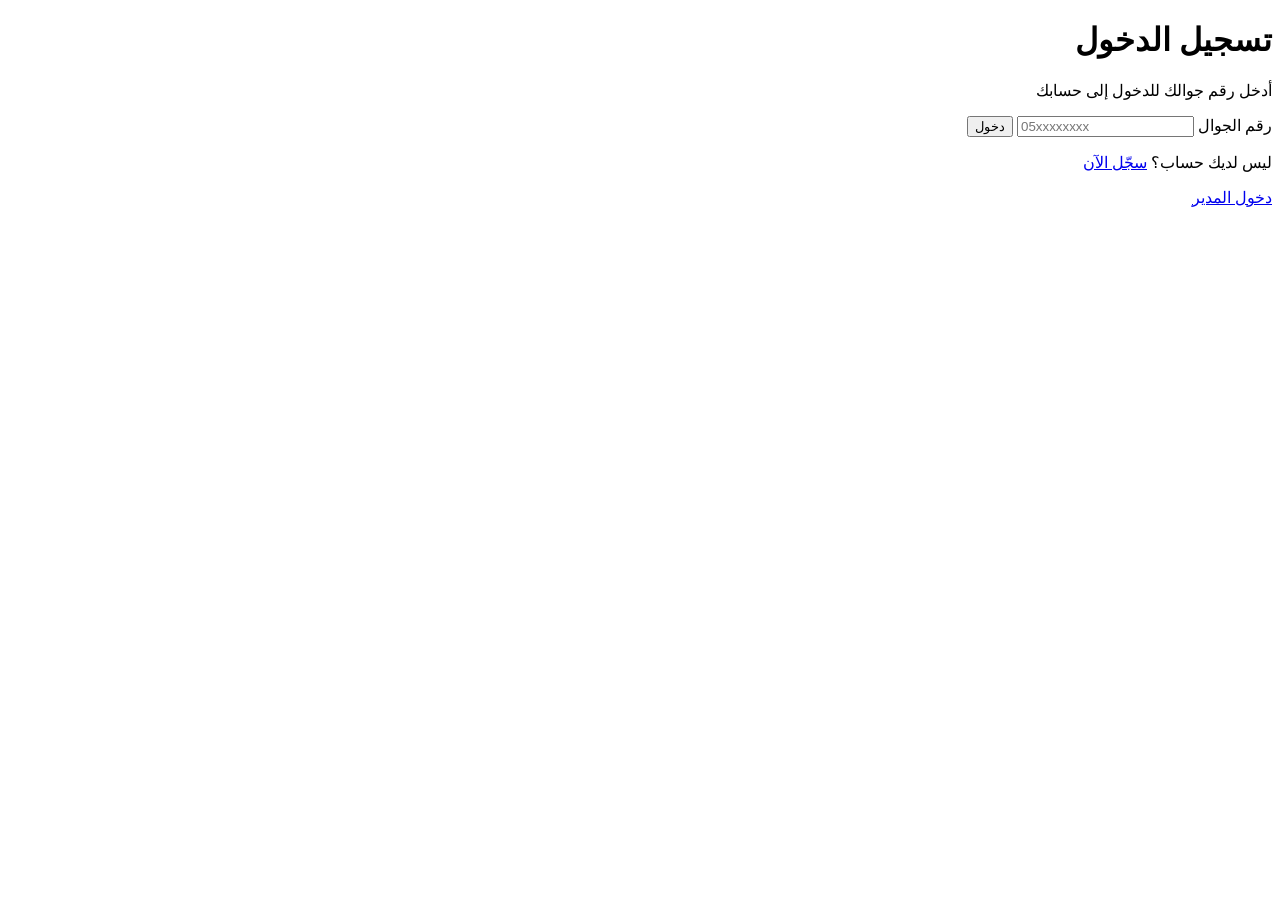
==== index.html @ 36d28577 "Add files via upload" ====
<!DOCTYPE html>
<html lang="ar" dir="rtl">
<head>
<meta charset="UTF-8">
<meta name="viewport" content="width=device-width, initial-scale=1.0">
<title>تسجيل الدخول</title>
<link rel="stylesheet" href="assets/style.css">
</head>
<body>

  <!-- نموذج تسجيل الدخول -->
  <div class="card" id="loginCard">
    <h1>تسجيل الدخول</h1>
    <p class="subtitle">أدخل رقم جوالك للدخول إلى حسابك</p>

    <form id="loginForm">
      <label for="phone">رقم الجوال</label>
      <input type="tel" id="phone" placeholder="05xxxxxxxx" required>

      <button type="submit" id="loginBtn">دخول</button>
    </form>

    <div class="message" id="loginMessage"></div>

    <p class="footer-link">ليس لديك حساب؟ <a href="register.html">سجّل الآن</a></p>
    <p class="footer-link"><a href="admin.html">دخول المدير</a></p>
  </div>

  <!-- بعد تسجيل الدخول -->
  <div class="card" id="welcomeCard" style="display:none;">
    <h1 id="welcomeTitle">مرحباً</h1>
    <p class="subtitle" id="welcomeSubtitle"></p>
    <button class="btn-secondary" id="logoutBtn">تسجيل الخروج</button>
  </div>

<script src="assets/config.js"></script>
<script>
const loginCard = document.getElementById('loginCard');
const welcomeCard = document.getElementById('welcomeCard');
const loginForm = document.getElementById('loginForm');
const loginBtn = document.getElementById('loginBtn');
const loginMessage = document.getElementById('loginMessage');

function showMessage(el, text, type) {
  el.textContent = text;
  el.className = 'message show ' + type;
}

function showWelcome(user) {
  loginCard.style.display = 'none';
  welcomeCard.style.display = 'block';
  document.getElementById('welcomeTitle').textContent = 'مرحباً ' + user.name;
  document.getElementById('welcomeSubtitle').textContent = user.phone;
}

// إذا كان المستخدم مسجل دخول مسبقاً (محفوظ في الجهاز)
const savedUser = localStorage.getItem('currentUser');
if (savedUser) {
  showWelcome(JSON.parse(savedUser));
}

loginForm.addEventListener('submit', async (e) => {
  e.preventDefault();
  const phone = document.getElementById('phone').value.trim();

  loginBtn.disabled = true;
  loginBtn.innerHTML = 'جاري الدخول... <span class="spinner"></span>';
  loginMessage.className = 'message';

  const result = await callApi('login', { phone });

  loginBtn.disabled = false;
  loginBtn.textContent = 'دخول';

  if (result.success) {
    localStorage.setItem('currentUser', JSON.stringify(result.user));
    showWelcome(result.user);
  } else {
    showMessage(loginMessage, result.message, 'error');
  }
});

document.getElementById('logoutBtn').addEventListener('click', () => {
  localStorage.removeItem('currentUser');
  welcomeCard.style.display = 'none';
  loginCard.style.display = 'block';
  loginForm.reset();
});
</script>
</body>
</html>
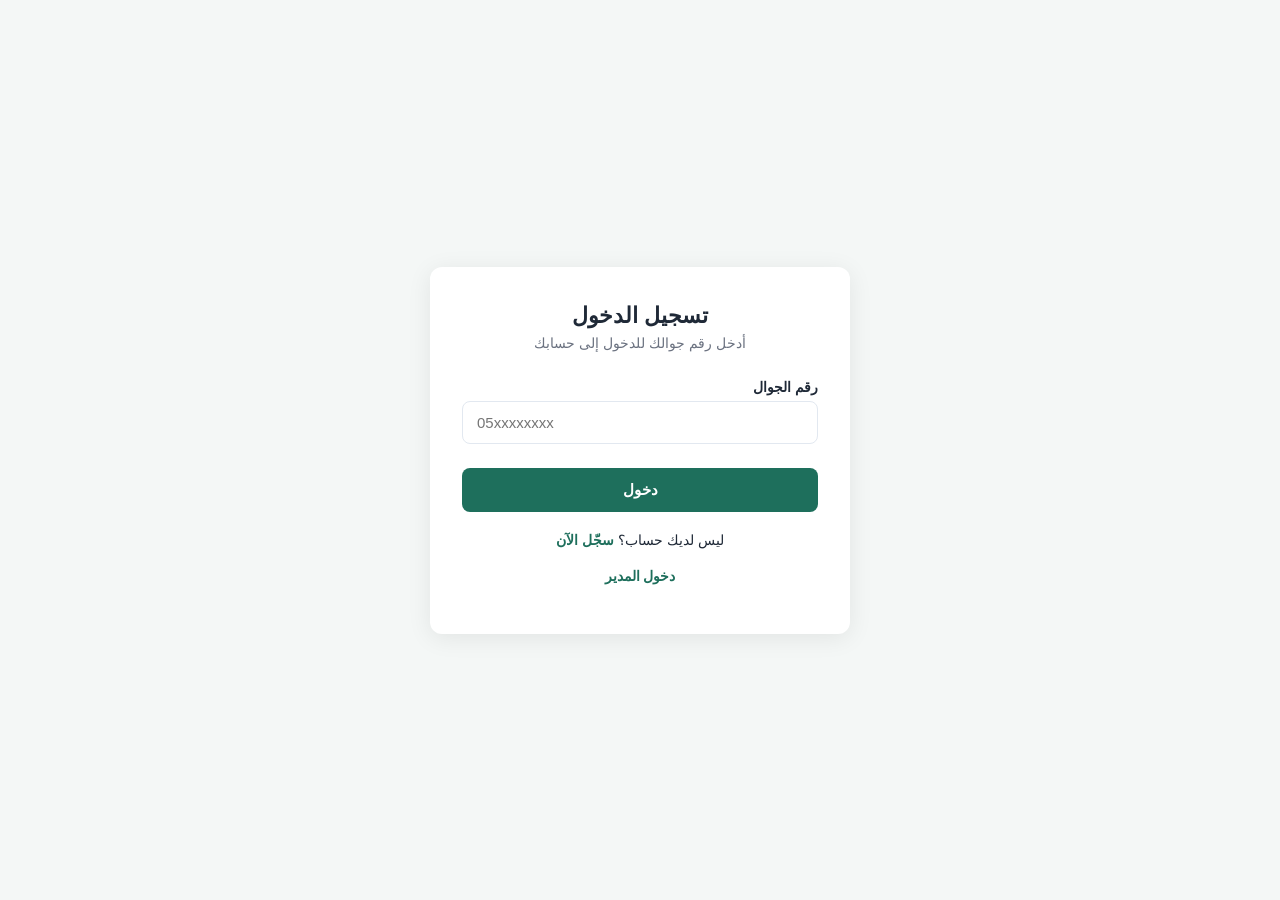
==== commit bd864a4d: "Update stylesheet and script paths in index.html" ====
--- a/index.html
+++ b/index.html
@@ -4,7 +4,7 @@
 <meta charset="UTF-8">
 <meta name="viewport" content="width=device-width, initial-scale=1.0">
 <title>تسجيل الدخول</title>
-<link rel="stylesheet" href="assets/style.css">
+<link rel="stylesheet" href="style.css">
 </head>
 <body>
 
@@ -33,7 +33,7 @@
     <button class="btn-secondary" id="logoutBtn">تسجيل الخروج</button>
   </div>
 
-<script src="assets/config.js"></script>
+<script src="config.js"></script>
 <script>
 const loginCard = document.getElementById('loginCard');
 const welcomeCard = document.getElementById('welcomeCard');
--- a/style.css
+++ b/style.css
@@ -0,0 +1,214 @@
+:root {
+  --primary: #1e6f5c;
+  --primary-dark: #155446;
+  --bg: #f4f7f6;
+  --card-bg: #ffffff;
+  --text: #1f2937;
+  --text-muted: #6b7280;
+  --border: #e2e8f0;
+  --danger: #dc2626;
+  --success: #16a34a;
+  --warning: #d97706;
+  --radius: 12px;
+}
+
+* { box-sizing: border-box; }
+
+body {
+  margin: 0;
+  font-family: 'Segoe UI', Tahoma, Arial, sans-serif;
+  background: var(--bg);
+  color: var(--text);
+  direction: rtl;
+  min-height: 100vh;
+  display: flex;
+  align-items: center;
+  justify-content: center;
+  padding: 20px;
+}
+
+.card {
+  background: var(--card-bg);
+  border-radius: var(--radius);
+  box-shadow: 0 4px 24px rgba(0,0,0,0.08);
+  padding: 36px 32px;
+  width: 100%;
+  max-width: 420px;
+}
+
+.card.wide {
+  max-width: 800px;
+}
+
+h1 {
+  font-size: 22px;
+  margin: 0 0 6px;
+  text-align: center;
+}
+
+.subtitle {
+  color: var(--text-muted);
+  text-align: center;
+  font-size: 14px;
+  margin: 0 0 28px;
+}
+
+label {
+  display: block;
+  font-size: 14px;
+  font-weight: 600;
+  margin-bottom: 6px;
+  margin-top: 16px;
+}
+
+input[type="text"],
+input[type="tel"],
+input[type="email"],
+input[type="password"] {
+  width: 100%;
+  padding: 12px 14px;
+  border: 1px solid var(--border);
+  border-radius: 8px;
+  font-size: 15px;
+  font-family: inherit;
+  outline: none;
+  transition: border-color .15s;
+}
+
+input:focus {
+  border-color: var(--primary);
+}
+
+.hint {
+  font-size: 12px;
+  color: var(--text-muted);
+  margin-top: 4px;
+}
+
+button {
+  width: 100%;
+  padding: 13px;
+  margin-top: 24px;
+  background: var(--primary);
+  color: white;
+  border: none;
+  border-radius: 8px;
+  font-size: 15px;
+  font-weight: 600;
+  cursor: pointer;
+  transition: background .15s;
+}
+
+button:hover { background: var(--primary-dark); }
+button:disabled { background: #9ca3af; cursor: not-allowed; }
+
+.btn-secondary {
+  background: transparent;
+  color: var(--primary);
+  border: 1px solid var(--primary);
+}
+.btn-secondary:hover { background: #f0fdf9; }
+
+.btn-danger { background: var(--danger); }
+.btn-danger:hover { background: #b91c1c; }
+
+.btn-small {
+  width: auto;
+  padding: 8px 16px;
+  margin-top: 0;
+  font-size: 13px;
+}
+
+.footer-link {
+  text-align: center;
+  margin-top: 20px;
+  font-size: 14px;
+}
+
+.footer-link a {
+  color: var(--primary);
+  text-decoration: none;
+  font-weight: 600;
+}
+
+.message {
+  padding: 12px 14px;
+  border-radius: 8px;
+  font-size: 14px;
+  margin-top: 16px;
+  display: none;
+}
+
+.message.show { display: block; }
+.message.error { background: #fef2f2; color: var(--danger); }
+.message.success { background: #f0fdf4; color: var(--success); }
+
+.spinner {
+  display: inline-block;
+  width: 16px;
+  height: 16px;
+  border: 2px solid rgba(255,255,255,0.4);
+  border-top-color: white;
+  border-radius: 50%;
+  animation: spin .6s linear infinite;
+  vertical-align: middle;
+  margin-left: 8px;
+}
+
+@keyframes spin { to { transform: rotate(360deg); } }
+
+table {
+  width: 100%;
+  border-collapse: collapse;
+  margin-top: 16px;
+  font-size: 14px;
+}
+
+th, td {
+  padding: 10px 12px;
+  border-bottom: 1px solid var(--border);
+  text-align: right;
+}
+
+th { color: var(--text-muted); font-weight: 600; font-size: 13px; }
+
+.badge {
+  display: inline-block;
+  padding: 3px 10px;
+  border-radius: 20px;
+  font-size: 12px;
+  font-weight: 600;
+}
+.badge.pending { background: #fef3c7; color: var(--warning); }
+.badge.active { background: #dcfce7; color: var(--success); }
+.badge.rejected { background: #fee2e2; color: var(--danger); }
+
+.actions-cell { display: flex; gap: 6px; }
+
+.tabs {
+  display: flex;
+  gap: 8px;
+  margin-bottom: 20px;
+  border-bottom: 1px solid var(--border);
+}
+
+.tab {
+  padding: 10px 16px;
+  cursor: pointer;
+  font-size: 14px;
+  font-weight: 600;
+  color: var(--text-muted);
+  border-bottom: 2px solid transparent;
+}
+
+.tab.active {
+  color: var(--primary);
+  border-bottom-color: var(--primary);
+}
+
+.empty-state {
+  text-align: center;
+  color: var(--text-muted);
+  padding: 30px 0;
+  font-size: 14px;
+}
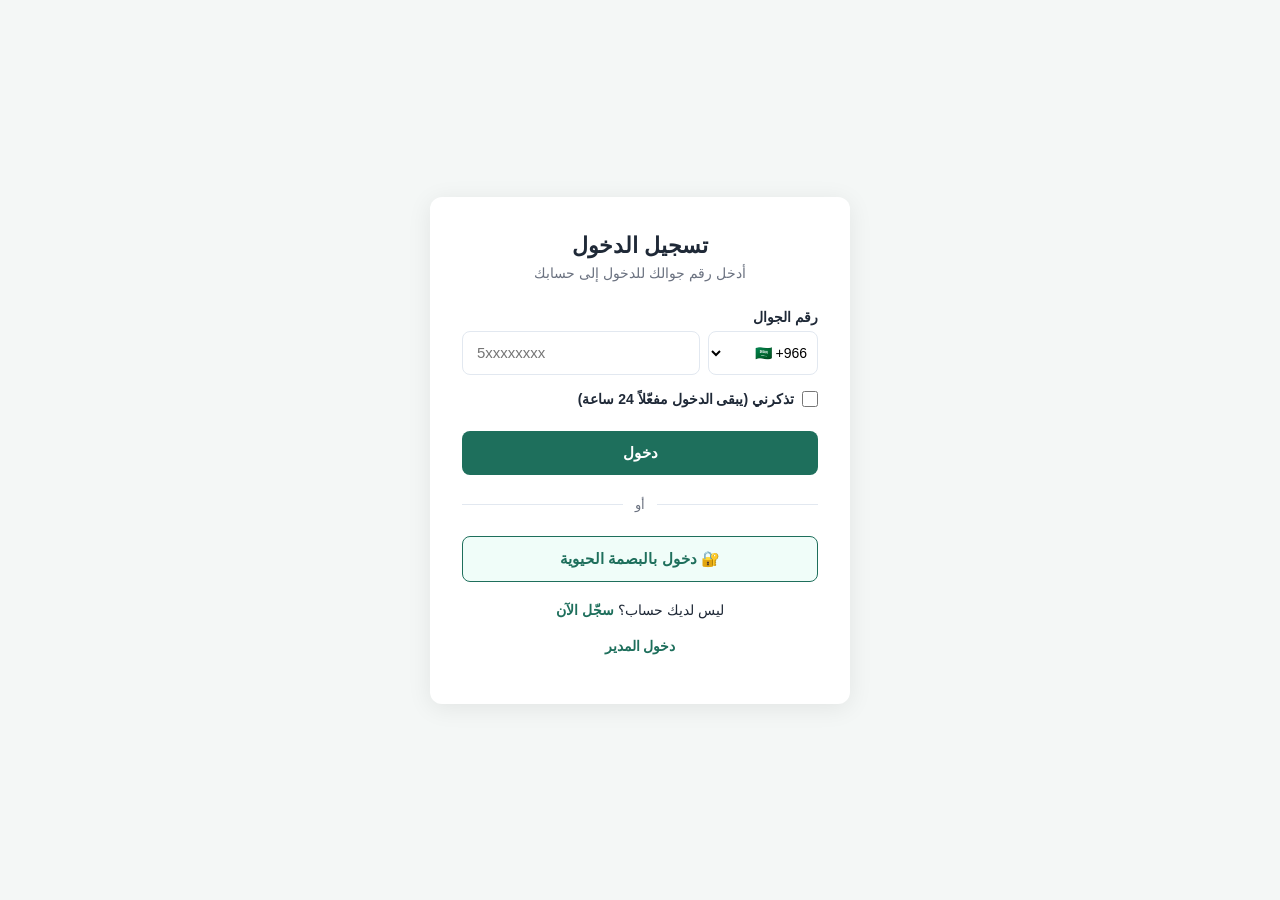
==== commit 4df6535b: "Add files via upload" ====
--- a/index.html
+++ b/index.html
@@ -4,7 +4,7 @@
 <meta charset="UTF-8">
 <meta name="viewport" content="width=device-width, initial-scale=1.0">
 <title>تسجيل الدخول</title>
-<link rel="stylesheet" href="style.css">
+<link rel="stylesheet" href="assets/style.css">
 </head>
 <body>
 
@@ -15,10 +15,21 @@
 
     <form id="loginForm">
       <label for="phone">رقم الجوال</label>
-      <input type="tel" id="phone" placeholder="05xxxxxxxx" required>
+      <div class="phone-group">
+        <select id="countryCode"></select>
+        <input type="tel" id="phone" placeholder="5xxxxxxxx" required>
+      </div>
+
+      <div class="remember-row">
+        <input type="checkbox" id="rememberMe">
+        <label for="rememberMe" style="margin:0;">تذكرني (يبقى الدخول مفعّلاً 24 ساعة)</label>
+      </div>
 
       <button type="submit" id="loginBtn">دخول</button>
     </form>
+
+    <div class="divider"><span>أو</span></div>
+    <button type="button" class="btn-biometric" id="biometricBtn">🔐 دخول بالبصمة الحيوية</button>
 
     <div class="message" id="loginMessage"></div>
 
@@ -30,20 +41,46 @@
   <div class="card" id="welcomeCard" style="display:none;">
     <h1 id="welcomeTitle">مرحباً</h1>
     <p class="subtitle" id="welcomeSubtitle"></p>
-    <button class="btn-secondary" id="logoutBtn">تسجيل الخروج</button>
+
+    <button class="btn-biometric" id="enrollBiometricBtn">🔐 تفعيل البصمة لهذا الجهاز</button>
+    <div class="message" id="enrollMessage"></div>
+
+    <button class="btn-secondary" id="logoutBtn" style="margin-top:24px;">تسجيل الخروج</button>
   </div>
 
-<script src="config.js"></script>
+<script src="assets/config.js"></script>
 <script>
 const loginCard = document.getElementById('loginCard');
 const welcomeCard = document.getElementById('welcomeCard');
 const loginForm = document.getElementById('loginForm');
 const loginBtn = document.getElementById('loginBtn');
 const loginMessage = document.getElementById('loginMessage');
+const biometricBtn = document.getElementById('biometricBtn');
+
+buildCountrySelect(document.getElementById('countryCode'));
 
 function showMessage(el, text, type) {
   el.textContent = text;
   el.className = 'message show ' + type;
+}
+
+function getCurrentPhone() {
+  const code = document.getElementById('countryCode').value;
+  const local = document.getElementById('phone').value;
+  return combinePhone(code, local);
+}
+
+function persistSession(user, remember) {
+  const payload = JSON.stringify(user);
+  if (remember) {
+    localStorage.setItem('currentUser', payload);
+    localStorage.setItem('loginAt', String(Date.now()));
+    sessionStorage.removeItem('currentUser');
+  } else {
+    sessionStorage.setItem('currentUser', payload);
+    localStorage.removeItem('currentUser');
+    localStorage.removeItem('loginAt');
+  }
 }
 
 function showWelcome(user) {
@@ -51,17 +88,37 @@
   welcomeCard.style.display = 'block';
   document.getElementById('welcomeTitle').textContent = 'مرحباً ' + user.name;
   document.getElementById('welcomeSubtitle').textContent = user.phone;
+  window.__currentUser = user;
 }
 
-// إذا كان المستخدم مسجل دخول مسبقاً (محفوظ في الجهاز)
-const savedUser = localStorage.getItem('currentUser');
-if (savedUser) {
-  showWelcome(JSON.parse(savedUser));
-}
+// ---------- فحص الجلسة المحفوظة عند فتح الصفحة ----------
+(function restoreSession() {
+  const rememberedUser = localStorage.getItem('currentUser');
+  const loginAt = localStorage.getItem('loginAt');
 
+  if (rememberedUser && loginAt) {
+    const elapsed = Date.now() - Number(loginAt);
+    const DAY_MS = 24 * 60 * 60 * 1000;
+    if (elapsed < DAY_MS) {
+      showWelcome(JSON.parse(rememberedUser));
+      return;
+    }
+    // انتهت صلاحية 24 ساعة
+    localStorage.removeItem('currentUser');
+    localStorage.removeItem('loginAt');
+  }
+
+  const sessionUser = sessionStorage.getItem('currentUser');
+  if (sessionUser) {
+    showWelcome(JSON.parse(sessionUser));
+  }
+})();
+
+// ---------- تسجيل الدخول العادي ----------
 loginForm.addEventListener('submit', async (e) => {
   e.preventDefault();
-  const phone = document.getElementById('phone').value.trim();
+  const phone = getCurrentPhone();
+  const remember = document.getElementById('rememberMe').checked;
 
   loginBtn.disabled = true;
   loginBtn.innerHTML = 'جاري الدخول... <span class="spinner"></span>';
@@ -73,15 +130,59 @@
   loginBtn.textContent = 'دخول';
 
   if (result.success) {
-    localStorage.setItem('currentUser', JSON.stringify(result.user));
+    persistSession(result.user, remember);
     showWelcome(result.user);
   } else {
     showMessage(loginMessage, result.message, 'error');
   }
 });
 
+// ---------- تسجيل الدخول بالبصمة ----------
+biometricBtn.addEventListener('click', async () => {
+  const phone = getCurrentPhone();
+  if (!phone || document.getElementById('phone').value.trim() === '') {
+    showMessage(loginMessage, 'أدخل رقم جوالك أولاً لاستخدام البصمة', 'error');
+    return;
+  }
+
+  biometricBtn.disabled = true;
+  biometricBtn.textContent = 'جاري التحقق من البصمة...';
+
+  const result = await loginWithBiometric(phone);
+
+  biometricBtn.disabled = false;
+  biometricBtn.textContent = '🔐 دخول بالبصمة الحيوية';
+
+  if (result.success) {
+    const remember = document.getElementById('rememberMe').checked;
+    persistSession(result.user, remember);
+    showWelcome(result.user);
+  } else {
+    showMessage(loginMessage, result.message, 'error');
+  }
+});
+
+// ---------- تفعيل البصمة لهذا الجهاز (بعد تسجيل دخول عادي) ----------
+document.getElementById('enrollBiometricBtn').addEventListener('click', async () => {
+  const enrollMessage = document.getElementById('enrollMessage');
+  const btn = document.getElementById('enrollBiometricBtn');
+
+  btn.disabled = true;
+  btn.textContent = 'جاري التفعيل...';
+
+  const result = await registerBiometric(window.__currentUser.id);
+
+  btn.disabled = false;
+  btn.textContent = '🔐 تفعيل البصمة لهذا الجهاز';
+
+  showMessage(enrollMessage, result.message, result.success ? 'success' : 'error');
+});
+
+// ---------- تسجيل الخروج ----------
 document.getElementById('logoutBtn').addEventListener('click', () => {
   localStorage.removeItem('currentUser');
+  localStorage.removeItem('loginAt');
+  sessionStorage.removeItem('currentUser');
   welcomeCard.style.display = 'none';
   loginCard.style.display = 'block';
   loginForm.reset();
--- a/assets/style.css
+++ b/assets/style.css
@@ -0,0 +1,304 @@
+:root {
+  --primary: #1e6f5c;
+  --primary-dark: #155446;
+  --bg: #f4f7f6;
+  --card-bg: #ffffff;
+  --text: #1f2937;
+  --text-muted: #6b7280;
+  --border: #e2e8f0;
+  --danger: #dc2626;
+  --success: #16a34a;
+  --warning: #d97706;
+  --radius: 12px;
+}
+
+* { box-sizing: border-box; }
+
+body {
+  margin: 0;
+  font-family: 'Segoe UI', Tahoma, Arial, sans-serif;
+  background: var(--bg);
+  color: var(--text);
+  direction: rtl;
+  min-height: 100vh;
+  display: flex;
+  align-items: center;
+  justify-content: center;
+  padding: 20px;
+}
+
+.card {
+  background: var(--card-bg);
+  border-radius: var(--radius);
+  box-shadow: 0 4px 24px rgba(0,0,0,0.08);
+  padding: 36px 32px;
+  width: 100%;
+  max-width: 420px;
+}
+
+.card.wide {
+  max-width: 800px;
+}
+
+h1 {
+  font-size: 22px;
+  margin: 0 0 6px;
+  text-align: center;
+}
+
+.subtitle {
+  color: var(--text-muted);
+  text-align: center;
+  font-size: 14px;
+  margin: 0 0 28px;
+}
+
+label {
+  display: block;
+  font-size: 14px;
+  font-weight: 600;
+  margin-bottom: 6px;
+  margin-top: 16px;
+}
+
+input[type="text"],
+input[type="tel"],
+input[type="email"],
+input[type="password"] {
+  width: 100%;
+  padding: 12px 14px;
+  border: 1px solid var(--border);
+  border-radius: 8px;
+  font-size: 15px;
+  font-family: inherit;
+  outline: none;
+  transition: border-color .15s;
+}
+
+input:focus {
+  border-color: var(--primary);
+}
+
+.hint {
+  font-size: 12px;
+  color: var(--text-muted);
+  margin-top: 4px;
+}
+
+button {
+  width: 100%;
+  padding: 13px;
+  margin-top: 24px;
+  background: var(--primary);
+  color: white;
+  border: none;
+  border-radius: 8px;
+  font-size: 15px;
+  font-weight: 600;
+  cursor: pointer;
+  transition: background .15s;
+}
+
+button:hover { background: var(--primary-dark); }
+button:disabled { background: #9ca3af; cursor: not-allowed; }
+
+.btn-secondary {
+  background: transparent;
+  color: var(--primary);
+  border: 1px solid var(--primary);
+}
+.btn-secondary:hover { background: #f0fdf9; }
+
+.btn-danger { background: var(--danger); }
+.btn-danger:hover { background: #b91c1c; }
+
+.btn-small {
+  width: auto;
+  padding: 8px 16px;
+  margin-top: 0;
+  font-size: 13px;
+}
+
+.footer-link {
+  text-align: center;
+  margin-top: 20px;
+  font-size: 14px;
+}
+
+.footer-link a {
+  color: var(--primary);
+  text-decoration: none;
+  font-weight: 600;
+}
+
+.message {
+  padding: 12px 14px;
+  border-radius: 8px;
+  font-size: 14px;
+  margin-top: 16px;
+  display: none;
+}
+
+.message.show { display: block; }
+.message.error { background: #fef2f2; color: var(--danger); }
+.message.success { background: #f0fdf4; color: var(--success); }
+
+.spinner {
+  display: inline-block;
+  width: 16px;
+  height: 16px;
+  border: 2px solid rgba(255,255,255,0.4);
+  border-top-color: white;
+  border-radius: 50%;
+  animation: spin .6s linear infinite;
+  vertical-align: middle;
+  margin-left: 8px;
+}
+
+@keyframes spin { to { transform: rotate(360deg); } }
+
+table {
+  width: 100%;
+  border-collapse: collapse;
+  margin-top: 16px;
+  font-size: 14px;
+}
+
+th, td {
+  padding: 10px 12px;
+  border-bottom: 1px solid var(--border);
+  text-align: right;
+}
+
+th { color: var(--text-muted); font-weight: 600; font-size: 13px; }
+
+.badge {
+  display: inline-block;
+  padding: 3px 10px;
+  border-radius: 20px;
+  font-size: 12px;
+  font-weight: 600;
+}
+.badge.pending { background: #fef3c7; color: var(--warning); }
+.badge.active { background: #dcfce7; color: var(--success); }
+.badge.rejected { background: #fee2e2; color: var(--danger); }
+
+.actions-cell { display: flex; gap: 6px; }
+
+.tabs {
+  display: flex;
+  gap: 8px;
+  margin-bottom: 20px;
+  border-bottom: 1px solid var(--border);
+}
+
+.tab {
+  padding: 10px 16px;
+  cursor: pointer;
+  font-size: 14px;
+  font-weight: 600;
+  color: var(--text-muted);
+  border-bottom: 2px solid transparent;
+}
+
+.tab.active {
+  color: var(--primary);
+  border-bottom-color: var(--primary);
+}
+
+.empty-state {
+  text-align: center;
+  color: var(--text-muted);
+  padding: 30px 0;
+  font-size: 14px;
+}
+
+/* حقل الجوال المركّب: كود الدولة + الرقم المحلي */
+.phone-group {
+  display: flex;
+  gap: 8px;
+}
+
+.phone-group select {
+  flex: 0 0 110px;
+  padding: 12px 6px;
+  border: 1px solid var(--border);
+  border-radius: 8px;
+  font-size: 14px;
+  font-family: inherit;
+  background: white;
+}
+
+.phone-group input {
+  flex: 1;
+}
+
+/* حقل كلمة المرور مع أيقونة الإظهار/الإخفاء */
+.password-group {
+  position: relative;
+}
+
+.password-group input {
+  padding-left: 44px;
+}
+
+.password-toggle {
+  position: absolute;
+  left: 10px;
+  top: 50%;
+  transform: translateY(-50%);
+  background: none;
+  border: none;
+  cursor: pointer;
+  font-size: 18px;
+  padding: 0;
+  margin: 0;
+  width: auto;
+  line-height: 1;
+}
+
+/* صف تذكرني */
+.remember-row {
+  display: flex;
+  align-items: center;
+  gap: 8px;
+  margin-top: 16px;
+  font-size: 14px;
+}
+
+.remember-row input[type="checkbox"] {
+  width: 16px;
+  height: 16px;
+  margin: 0;
+  cursor: pointer;
+}
+
+/* فاصل "أو" بين طرق الدخول */
+.divider {
+  display: flex;
+  align-items: center;
+  text-align: center;
+  margin: 22px 0;
+  color: var(--text-muted);
+  font-size: 13px;
+}
+
+.divider::before, .divider::after {
+  content: '';
+  flex: 1;
+  border-bottom: 1px solid var(--border);
+}
+
+.divider span { padding: 0 12px; }
+
+.btn-biometric {
+  background: #f0fdf9;
+  color: var(--primary);
+  border: 1.5px solid var(--primary);
+  display: flex;
+  align-items: center;
+  justify-content: center;
+  gap: 8px;
+}
+
+.btn-biometric:hover { background: #d8f5ec; }
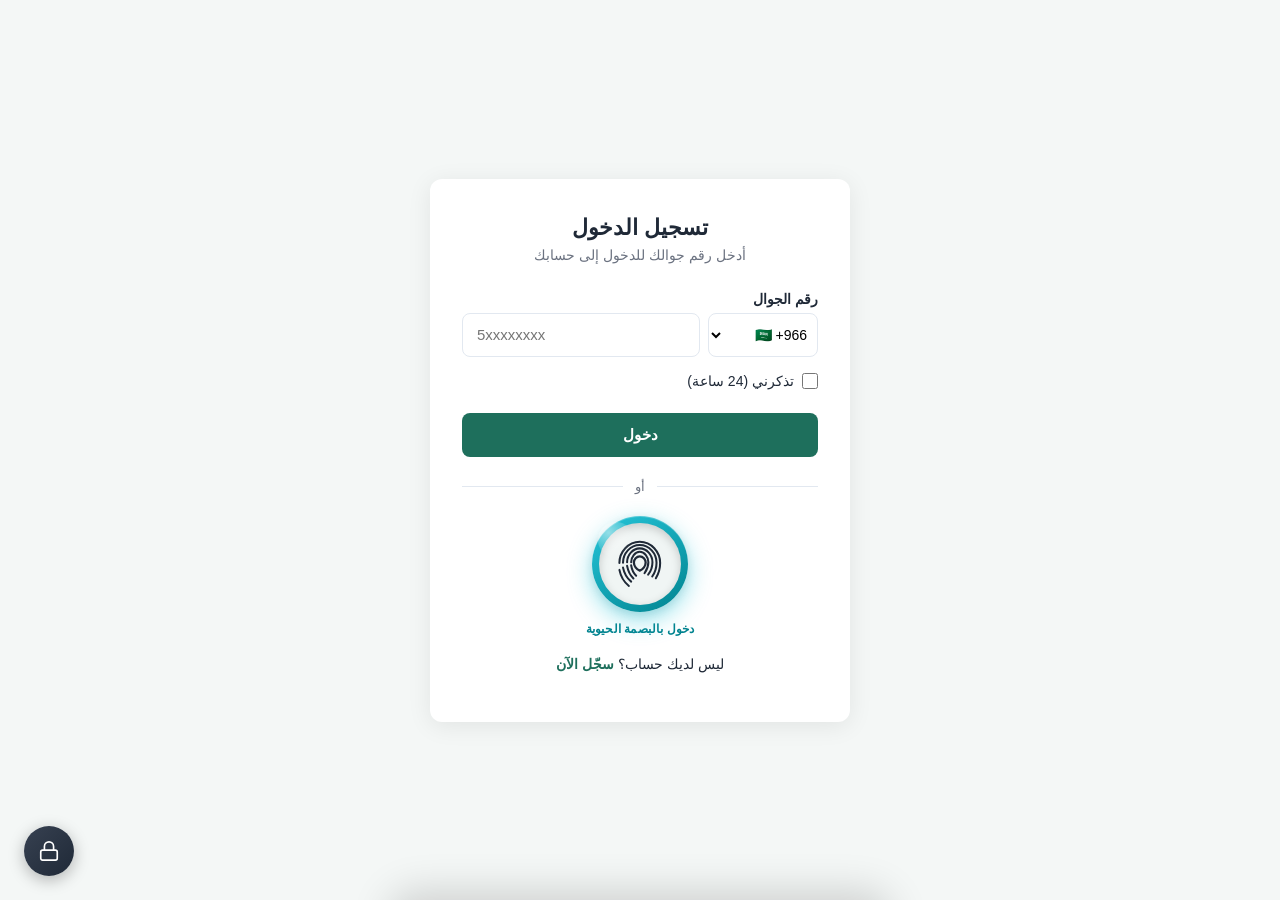
==== commit df45acf6: "Add files via upload" ====
--- a/index.html
+++ b/index.html
@@ -3,13 +3,53 @@
 <head>
 <meta charset="UTF-8">
 <meta name="viewport" content="width=device-width, initial-scale=1.0">
-<title>تسجيل الدخول</title>
+<title>نظام الدخول</title>
 <link rel="stylesheet" href="assets/style.css">
 </head>
 <body>
 
-  <!-- نموذج تسجيل الدخول -->
-  <div class="card" id="loginCard">
+<!-- ══════════════════════════════════════
+     رموز SVG مشتركة (بصمة + عين)
+     ══════════════════════════════════════ -->
+<svg style="display:none" xmlns="http://www.w3.org/2000/svg">
+
+  <!-- البصمة الحيوية: 5 حلقات متمركزة تمثّل خطوط الأصابع -->
+  <symbol id="fp" viewBox="0 0 100 105" fill="none">
+    <!-- الحلقة الداخلية (بويضة مركزية) -->
+    <path d="M50 36C57 36 63 42.5 63 49.5C63 57 57.5 65 50 67.5C42.5 65 37 57 37 49.5C37 42.5 43 36 50 36Z"
+          stroke="currentColor" stroke-width="5" stroke-linecap="round"/>
+    <!-- الحلقة 2 -->
+    <path d="M31 49C31 37.5 39.5 26 50 26C60.5 26 69 37.5 69 49C69 58 65 67 60.5 73.5"
+          stroke="currentColor" stroke-width="4.5" stroke-linecap="round"/>
+    <path d="M31 56C32.5 65.5 36.5 73.5 42 79"
+          stroke="currentColor" stroke-width="4.5" stroke-linecap="round"/>
+    <!-- الحلقة 3 -->
+    <path d="M22 49C22 33.5 34.5 18.5 50 18.5C65.5 18.5 78 33.5 78 49C78 59 74 69.5 68.5 76.5"
+          stroke="currentColor" stroke-width="4.5" stroke-linecap="round"/>
+    <path d="M22 57C24 68 29.5 78.5 36 85"
+          stroke="currentColor" stroke-width="4.5" stroke-linecap="round"/>
+    <!-- الحلقة 4 -->
+    <path d="M13 50C13 30 29 11 50 11C71 11 87 30 87 50C87 61 83 72.5 77.5 80.5"
+          stroke="currentColor" stroke-width="4.5" stroke-linecap="round"/>
+    <path d="M13 61C15.5 73.5 22.5 85 31 92"
+          stroke="currentColor" stroke-width="4.5" stroke-linecap="round"/>
+    <!-- الحلقة 5 (الخارجية) -->
+    <path d="M5 51C5 26.5 24.5 4 50 4C75.5 4 95 26.5 95 51C95 63 91 75.5 85.5 84.5"
+          stroke="currentColor" stroke-width="4.5" stroke-linecap="round"/>
+    <path d="M5 66C8 81 16.5 94 26 101.5"
+          stroke="currentColor" stroke-width="4.5" stroke-linecap="round"/>
+  </symbol>
+
+</svg>
+
+
+<!-- ══════════════════════════════════════
+     البطاقة المتحوّلة (تسجيل دخول / تسجيل / ترحيب)
+     ══════════════════════════════════════ -->
+<div class="card" id="mainCard">
+
+  <!-- ── حالة: تسجيل الدخول ── -->
+  <div class="view" id="loginView">
     <h1>تسجيل الدخول</h1>
     <p class="subtitle">أدخل رقم جوالك للدخول إلى حسابك</p>
 
@@ -22,170 +62,482 @@
 
       <div class="remember-row">
         <input type="checkbox" id="rememberMe">
-        <label for="rememberMe" style="margin:0;">تذكرني (يبقى الدخول مفعّلاً 24 ساعة)</label>
+        <label for="rememberMe" style="margin:0;font-weight:400;">تذكرني (24 ساعة)</label>
       </div>
 
       <button type="submit" id="loginBtn">دخول</button>
     </form>
 
     <div class="divider"><span>أو</span></div>
-    <button type="button" class="btn-biometric" id="biometricBtn">🔐 دخول بالبصمة الحيوية</button>
-
-    <div class="message" id="loginMessage"></div>
-
-    <p class="footer-link">ليس لديك حساب؟ <a href="register.html">سجّل الآن</a></p>
-    <p class="footer-link"><a href="admin.html">دخول المدير</a></p>
+
+    <!-- زر البصمة - عضو (فاتح) -->
+    <div class="fp-wrap">
+      <button class="fp-btn fp-btn--member" id="biometricBtn" type="button">
+        <div class="fp-ring">
+          <div class="fp-inner">
+            <svg class="fp-icon" viewBox="0 0 100 105"><use href="#fp"/></svg>
+          </div>
+        </div>
+      </button>
+      <span class="fp-label">دخول بالبصمة الحيوية</span>
+    </div>
+
+    <div class="message" id="loginMsg"></div>
+
+    <p class="footer-link">
+      ليس لديك حساب؟
+      <button class="link-btn" onclick="showView('registerView')">سجّل الآن</button>
+    </p>
   </div>
 
-  <!-- بعد تسجيل الدخول -->
-  <div class="card" id="welcomeCard" style="display:none;">
-    <h1 id="welcomeTitle">مرحباً</h1>
-    <p class="subtitle" id="welcomeSubtitle"></p>
-
-    <button class="btn-biometric" id="enrollBiometricBtn">🔐 تفعيل البصمة لهذا الجهاز</button>
-    <div class="message" id="enrollMessage"></div>
-
+  <!-- ── حالة: تسجيل جديد (تتوسع) ── -->
+  <div class="view hidden" id="registerView">
+    <div class="view-header">
+      <button class="icon-btn" onclick="showView('loginView')" title="رجوع">
+        <svg viewBox="0 0 24 24" fill="none" stroke="currentColor" stroke-width="1.8" stroke-linecap="round" stroke-linejoin="round">
+          <path d="M19 12H5M12 5l-7 7 7 7"/>
+        </svg>
+      </button>
+      <h1>تسجيل حساب جديد</h1>
+    </div>
+    <p class="subtitle">سيتم تفعيل حسابك بعد موافقة المدير</p>
+
+    <form id="registerForm">
+      <label for="regName">الاسم الكامل</label>
+      <input type="text" id="regName" required>
+
+      <label for="regPhone">رقم الجوال</label>
+      <div class="phone-group">
+        <select id="regCountryCode"></select>
+        <input type="tel" id="regPhone" placeholder="5xxxxxxxx" required>
+      </div>
+      <div class="hint">سيتم استخدام هذا الرقم لتسجيل الدخول لاحقاً</div>
+
+      <label for="regEmail">البريد الإلكتروني <span style="color:#9ca3af;font-weight:400;">(اختياري)</span></label>
+      <input type="email" id="regEmail">
+
+      <button type="submit" id="registerBtn">تسجيل</button>
+    </form>
+
+    <div class="message" id="registerMsg"></div>
+  </div>
+
+  <!-- ── حالة: ترحيب (بعد تسجيل الدخول) ── -->
+  <div class="view hidden" id="welcomeView">
+    <div class="welcome-avatar" id="welcomeAv">؟</div>
+    <h1 id="welcomeTitle" style="text-align:center;margin:0 0 6px;">مرحباً</h1>
+    <p class="subtitle" id="welcomeSub"></p>
+
+    <!-- زر البصمة - تفعيل الجهاز -->
+    <div class="fp-wrap">
+      <button class="fp-btn fp-btn--member" id="enrollBtn" type="button">
+        <div class="fp-ring">
+          <div class="fp-inner">
+            <svg class="fp-icon" viewBox="0 0 100 105"><use href="#fp"/></svg>
+          </div>
+        </div>
+      </button>
+      <span class="fp-label">تفعيل البصمة لهذا الجهاز</span>
+    </div>
+
+    <div class="message" id="enrollMsg"></div>
     <button class="btn-secondary" id="logoutBtn" style="margin-top:24px;">تسجيل الخروج</button>
   </div>
 
+</div><!-- /main-card -->
+
+
+<!-- ══════════════════════════════════════
+     زر المدير العائم (FAB)
+     ══════════════════════════════════════ -->
+<button class="admin-fab" id="adminFab" title="دخول المدير">
+  <!-- أيقونة قفل -->
+  <svg viewBox="0 0 24 24" fill="none" stroke="currentColor" stroke-width="1.8" stroke-linecap="round" stroke-linejoin="round">
+    <rect x="3" y="11" width="18" height="11" rx="2" ry="2"/>
+    <path d="M7 11V7a5 5 0 0 1 10 0v4"/>
+  </svg>
+</button>
+<div class="fab-tip">دخول المدير</div>
+
+
+<!-- ══════════════════════════════════════
+     لوحة المدير العائمة (Bottom Sheet)
+     ══════════════════════════════════════ -->
+<div class="overlay" id="adminOverlay">
+  <div class="overlay-bg" id="overlayBg"></div>
+
+  <div class="bottom-sheet" id="adminSheet">
+    <div class="sheet-top">
+      <div class="sheet-handle"></div>
+    </div>
+
+    <div class="sheet-content">
+
+      <!-- ── تسجيل دخول المدير ── -->
+      <div id="adminLoginSec">
+        <h2 style="text-align:center;margin:0 0 6px;font-size:20px;">دخول المدير</h2>
+        <p class="subtitle">أدخل الرمز الخاص بك</p>
+
+        <label for="adminCode">الرمز السري</label>
+        <div class="pw-wrap">
+          <input type="password" id="adminCode" placeholder="••••••••" autocomplete="off">
+          <button type="button" class="pw-eye" id="adminCodeEye"
+                  onclick="togglePw('adminCode','adminCodeEye')">
+            <svg viewBox="0 0 24 24" fill="none" stroke="currentColor" stroke-width="1.8" stroke-linecap="round" stroke-linejoin="round">
+              <path d="M1 12s4-8 11-8 11 8 11 8-4 8-11 8-11-8-11-8z"/>
+              <circle cx="12" cy="12" r="3"/>
+            </svg>
+          </button>
+        </div>
+
+        <button type="button" id="adminLoginBtn" onclick="doAdminLogin()" style="margin-top:18px;">
+          دخول بالرمز
+        </button>
+
+        <div class="divider"><span>أو</span></div>
+
+        <!-- زر بصمة المدير (داكن) -->
+        <div class="fp-wrap">
+          <button class="fp-btn fp-btn--admin" id="adminFpBtn" type="button">
+            <div class="fp-ring">
+              <div class="fp-inner">
+                <svg class="fp-icon" viewBox="0 0 100 105"><use href="#fp"/></svg>
+              </div>
+            </div>
+          </button>
+          <span class="fp-label" style="color:#64748b;">دخول المدير بالبصمة</span>
+        </div>
+
+        <div class="message" id="adminLoginMsg"></div>
+      </div>
+
+      <!-- ── لوحة تحكم المدير (تظهر بعد الدخول) ── -->
+      <div id="adminDashSec" style="display:none;">
+        <div class="dash-top">
+          <h2>لوحة تحكم المدير</h2>
+          <button class="btn-small btn-secondary" onclick="doAdminLogout()"
+                  style="margin-top:0;">خروج</button>
+        </div>
+
+        <div class="tabs" id="adminTabs">
+          <div class="tab active" data-tab="pending">قيد المراجعة</div>
+          <div class="tab" data-tab="all">كل المستخدمين</div>
+        </div>
+
+        <div id="adminTableContainer">
+          <div class="empty-state">جاري التحميل...</div>
+        </div>
+      </div>
+
+    </div><!-- /sheet-content -->
+  </div><!-- /bottom-sheet -->
+</div><!-- /overlay -->
+
+
 <script src="assets/config.js"></script>
 <script>
-const loginCard = document.getElementById('loginCard');
-const welcomeCard = document.getElementById('welcomeCard');
-const loginForm = document.getElementById('loginForm');
-const loginBtn = document.getElementById('loginBtn');
-const loginMessage = document.getElementById('loginMessage');
-const biometricBtn = document.getElementById('biometricBtn');
-
-buildCountrySelect(document.getElementById('countryCode'));
-
-function showMessage(el, text, type) {
+// ──────────────────────────────────────────────
+// مساعد: عرض رسالة / إخفاؤها
+// ──────────────────────────────────────────────
+function showMsg(id, text, type) {
+  const el = document.getElementById(id);
   el.textContent = text;
   el.className = 'message show ' + type;
 }
-
-function getCurrentPhone() {
-  const code = document.getElementById('countryCode').value;
-  const local = document.getElementById('phone').value;
-  return combinePhone(code, local);
-}
-
-function persistSession(user, remember) {
-  const payload = JSON.stringify(user);
+function clearMsg(id) { document.getElementById(id).className = 'message'; }
+
+// ──────────────────────────────────────────────
+// التنقل بين الحالات (تقلّص / توسّع)
+// ──────────────────────────────────────────────
+let _view = 'loginView';
+
+function showView(nextId) {
+  if (nextId === _view) return;
+
+  const cur = document.getElementById(_view);
+  const nxt = document.getElementById(nextId);
+
+  // تحريك الخروج
+  cur.style.cssText = 'opacity:0;transform:translateY(-8px);transition:opacity .2s ease,transform .2s ease;pointer-events:none';
+
+  setTimeout(() => {
+    cur.classList.add('hidden');
+    cur.style.cssText = '';
+
+    nxt.classList.remove('hidden');
+    nxt.style.cssText = 'opacity:0;transform:translateY(14px)';
+
+    requestAnimationFrame(() => {
+      requestAnimationFrame(() => {
+        nxt.style.cssText = 'opacity:1;transform:translateY(0);transition:opacity .35s ease,transform .35s cubic-bezier(.4,0,.2,1)';
+        setTimeout(() => { nxt.style.cssText = ''; }, 380);
+      });
+    });
+  }, 210);
+
+  _view = nextId;
+}
+
+// ──────────────────────────────────────────────
+// تهيئة
+// ──────────────────────────────────────────────
+buildCountrySelect(document.getElementById('countryCode'));
+buildCountrySelect(document.getElementById('regCountryCode'));
+
+// استعادة الجلسة
+(function restoreSession() {
+  const ls = localStorage.getItem('currentUser');
+  const at = localStorage.getItem('loginAt');
+  if (ls && at && Date.now() - +at < 86400000) { showWelcome(JSON.parse(ls)); return; }
+  const ss = sessionStorage.getItem('currentUser');
+  if (ss) showWelcome(JSON.parse(ss));
+})();
+
+// هل المدير مسجّل مسبقاً؟
+if (sessionStorage.getItem('adminCode')) {
+  openOverlay();
+  revealAdminDash();
+}
+
+// ──────────────────────────────────────────────
+// تسجيل دخول بالجوال
+// ──────────────────────────────────────────────
+document.getElementById('loginForm').addEventListener('submit', async e => {
+  e.preventDefault();
+  const phone   = combinePhone(document.getElementById('countryCode').value, document.getElementById('phone').value);
+  const remember = document.getElementById('rememberMe').checked;
+  const btn     = document.getElementById('loginBtn');
+
+  btn.disabled = true;
+  btn.innerHTML = 'جاري الدخول… <span class="spinner"></span>';
+  clearMsg('loginMsg');
+
+  const r = await callApi('login', { phone });
+
+  btn.disabled = false;
+  btn.textContent = 'دخول';
+
+  if (r.success) { saveSession(r.user, remember); showWelcome(r.user); }
+  else showMsg('loginMsg', r.message, 'error');
+});
+
+// ──────────────────────────────────────────────
+// تسجيل دخول بالبصمة (عضو)
+// ──────────────────────────────────────────────
+document.getElementById('biometricBtn').addEventListener('click', async () => {
+  const localPhone = document.getElementById('phone').value.trim();
+  if (!localPhone) { showMsg('loginMsg', 'أدخل رقم جوالك أولاً', 'error'); return; }
+
+  const phone = combinePhone(document.getElementById('countryCode').value, localPhone);
+  clearMsg('loginMsg');
+
+  const btn = document.getElementById('biometricBtn');
+  btn.classList.add('scanning');
+
+  const r = await loginWithBiometric(phone);
+
+  btn.classList.remove('scanning');
+
+  if (r.success) {
+    saveSession(r.user, document.getElementById('rememberMe').checked);
+    showWelcome(r.user);
+  } else {
+    showMsg('loginMsg', r.message, 'error');
+  }
+});
+
+// ──────────────────────────────────────────────
+// تسجيل حساب جديد
+// ──────────────────────────────────────────────
+document.getElementById('registerForm').addEventListener('submit', async e => {
+  e.preventDefault();
+  const name  = document.getElementById('regName').value.trim();
+  const phone = combinePhone(document.getElementById('regCountryCode').value, document.getElementById('regPhone').value);
+  const email = document.getElementById('regEmail').value.trim();
+  const btn   = document.getElementById('registerBtn');
+
+  btn.disabled = true;
+  btn.innerHTML = 'جاري التسجيل… <span class="spinner"></span>';
+
+  const r = await callApi('register', { name, phone, email });
+
+  btn.disabled = false;
+  btn.textContent = 'تسجيل';
+
+  if (r.success) { showMsg('registerMsg', r.message, 'success'); document.getElementById('registerForm').reset(); }
+  else showMsg('registerMsg', r.message, 'error');
+});
+
+// ──────────────────────────────────────────────
+// حالة الترحيب + إدارة الجلسة
+// ──────────────────────────────────────────────
+function saveSession(user, remember) {
+  const p = JSON.stringify(user);
   if (remember) {
-    localStorage.setItem('currentUser', payload);
-    localStorage.setItem('loginAt', String(Date.now()));
+    localStorage.setItem('currentUser', p);
+    localStorage.setItem('loginAt', Date.now());
     sessionStorage.removeItem('currentUser');
   } else {
-    sessionStorage.setItem('currentUser', payload);
+    sessionStorage.setItem('currentUser', p);
     localStorage.removeItem('currentUser');
     localStorage.removeItem('loginAt');
   }
 }
 
 function showWelcome(user) {
-  loginCard.style.display = 'none';
-  welcomeCard.style.display = 'block';
+  window.__user = user;
   document.getElementById('welcomeTitle').textContent = 'مرحباً ' + user.name;
-  document.getElementById('welcomeSubtitle').textContent = user.phone;
-  window.__currentUser = user;
-}
-
-// ---------- فحص الجلسة المحفوظة عند فتح الصفحة ----------
-(function restoreSession() {
-  const rememberedUser = localStorage.getItem('currentUser');
-  const loginAt = localStorage.getItem('loginAt');
-
-  if (rememberedUser && loginAt) {
-    const elapsed = Date.now() - Number(loginAt);
-    const DAY_MS = 24 * 60 * 60 * 1000;
-    if (elapsed < DAY_MS) {
-      showWelcome(JSON.parse(rememberedUser));
-      return;
-    }
-    // انتهت صلاحية 24 ساعة
-    localStorage.removeItem('currentUser');
-    localStorage.removeItem('loginAt');
-  }
-
-  const sessionUser = sessionStorage.getItem('currentUser');
-  if (sessionUser) {
-    showWelcome(JSON.parse(sessionUser));
-  }
-})();
-
-// ---------- تسجيل الدخول العادي ----------
-loginForm.addEventListener('submit', async (e) => {
-  e.preventDefault();
-  const phone = getCurrentPhone();
-  const remember = document.getElementById('rememberMe').checked;
-
-  loginBtn.disabled = true;
-  loginBtn.innerHTML = 'جاري الدخول... <span class="spinner"></span>';
-  loginMessage.className = 'message';
-
-  const result = await callApi('login', { phone });
-
-  loginBtn.disabled = false;
-  loginBtn.textContent = 'دخول';
-
-  if (result.success) {
-    persistSession(result.user, remember);
-    showWelcome(result.user);
-  } else {
-    showMessage(loginMessage, result.message, 'error');
-  }
-});
-
-// ---------- تسجيل الدخول بالبصمة ----------
-biometricBtn.addEventListener('click', async () => {
-  const phone = getCurrentPhone();
-  if (!phone || document.getElementById('phone').value.trim() === '') {
-    showMessage(loginMessage, 'أدخل رقم جوالك أولاً لاستخدام البصمة', 'error');
-    return;
-  }
-
-  biometricBtn.disabled = true;
-  biometricBtn.textContent = 'جاري التحقق من البصمة...';
-
-  const result = await loginWithBiometric(phone);
-
-  biometricBtn.disabled = false;
-  biometricBtn.textContent = '🔐 دخول بالبصمة الحيوية';
-
-  if (result.success) {
-    const remember = document.getElementById('rememberMe').checked;
-    persistSession(result.user, remember);
-    showWelcome(result.user);
-  } else {
-    showMessage(loginMessage, result.message, 'error');
-  }
-});
-
-// ---------- تفعيل البصمة لهذا الجهاز (بعد تسجيل دخول عادي) ----------
-document.getElementById('enrollBiometricBtn').addEventListener('click', async () => {
-  const enrollMessage = document.getElementById('enrollMessage');
-  const btn = document.getElementById('enrollBiometricBtn');
-
-  btn.disabled = true;
-  btn.textContent = 'جاري التفعيل...';
-
-  const result = await registerBiometric(window.__currentUser.id);
-
-  btn.disabled = false;
-  btn.textContent = '🔐 تفعيل البصمة لهذا الجهاز';
-
-  showMessage(enrollMessage, result.message, result.success ? 'success' : 'error');
-});
-
-// ---------- تسجيل الخروج ----------
+  document.getElementById('welcomeSub').textContent   = user.phone;
+  const av = document.getElementById('welcomeAv');
+  const first = (user.name || '').trim()[0];
+  av.textContent = first || '👤';
+  showView('welcomeView');
+}
+
+// تفعيل البصمة للجهاز
+document.getElementById('enrollBtn').addEventListener('click', async () => {
+  const btn = document.getElementById('enrollBtn');
+  btn.classList.add('scanning');
+  const r = await registerBiometric(window.__user.id);
+  btn.classList.remove('scanning');
+  showMsg('enrollMsg', r.message, r.success ? 'success' : 'error');
+});
+
+// تسجيل الخروج
 document.getElementById('logoutBtn').addEventListener('click', () => {
   localStorage.removeItem('currentUser');
   localStorage.removeItem('loginAt');
   sessionStorage.removeItem('currentUser');
-  welcomeCard.style.display = 'none';
-  loginCard.style.display = 'block';
-  loginForm.reset();
+  document.getElementById('loginForm').reset();
+  showView('loginView');
+});
+
+// ──────────────────────────────────────────────
+// لوحة المدير العائمة
+// ──────────────────────────────────────────────
+document.getElementById('adminFab').addEventListener('click', () => {
+  document.getElementById('adminOverlay').classList.contains('open')
+    ? closeOverlay() : openOverlay();
+});
+document.getElementById('overlayBg').addEventListener('click', closeOverlay);
+
+function openOverlay()  { document.getElementById('adminOverlay').classList.add('open'); }
+function closeOverlay() { document.getElementById('adminOverlay').classList.remove('open'); }
+
+async function doAdminLogin() {
+  const code = document.getElementById('adminCode').value.trim();
+  if (!code) return;
+
+  const btn = document.getElementById('adminLoginBtn');
+  btn.disabled = true;
+  btn.innerHTML = 'جاري التحقق… <span class="spinner"></span>';
+
+  const r = await callApi('adminLogin', { code });
+
+  btn.disabled = false;
+  btn.textContent = 'دخول بالرمز';
+
+  if (r.success) {
+    sessionStorage.setItem('adminCode', code);
+    revealAdminDash();
+  } else {
+    showMsg('adminLoginMsg', r.message, 'error');
+  }
+}
+
+function revealAdminDash() {
+  document.getElementById('adminLoginSec').style.display = 'none';
+  document.getElementById('adminDashSec').style.display  = 'block';
+  document.getElementById('adminSheet').classList.add('wide');
+  loadAdminUsers();
+}
+
+function doAdminLogout() {
+  sessionStorage.removeItem('adminCode');
+  document.getElementById('adminDashSec').style.display  = 'none';
+  document.getElementById('adminLoginSec').style.display = 'block';
+  document.getElementById('adminSheet').classList.remove('wide');
+  document.getElementById('adminCode').value = '';
+  closeOverlay();
+}
+
+// علامات تبويب المدير
+let _adminTab = 'pending';
+document.querySelectorAll('#adminTabs .tab').forEach(t => {
+  t.addEventListener('click', () => {
+    document.querySelectorAll('#adminTabs .tab').forEach(x => x.classList.remove('active'));
+    t.classList.add('active');
+    _adminTab = t.dataset.tab;
+    loadAdminUsers();
+  });
+});
+
+async function loadAdminUsers() {
+  const tc = document.getElementById('adminTableContainer');
+  tc.innerHTML = '<div class="empty-state">جاري التحميل...</div>';
+
+  const adminCode = sessionStorage.getItem('adminCode');
+  const action    = _adminTab === 'pending' ? 'getPendingUsers' : 'getAllUsers';
+  const r         = await callApi(action, { adminCode });
+
+  if (!r.success) {
+    sessionStorage.removeItem('adminCode');
+    doAdminLogout();
+    showMsg('adminLoginMsg', r.message, 'error');
+    return;
+  }
+  renderAdminTable(r.users, tc);
+}
+
+function renderAdminTable(users, tc) {
+  if (!users || !users.length) {
+    tc.innerHTML = '<div class="empty-state">لا توجد بيانات</div>';
+    return;
+  }
+  const showStatus = _adminTab === 'all';
+  let h = `<table><thead><tr>
+    <th>الاسم</th><th>الجوال</th><th>الايميل</th>
+    ${showStatus ? '<th>الحالة</th>' : ''}
+    <th>الإجراءات</th>
+  </tr></thead><tbody>`;
+  users.forEach(u => {
+    h += `<tr>
+      <td>${esc(u.name)}</td>
+      <td>${esc(u.phone)}</td>
+      <td>${esc(u.email || '-')}</td>
+      ${showStatus ? `<td>${badge(u.status)}</td>` : ''}
+      <td class="actions-cell">
+        ${(_adminTab === 'pending' || u.status === 'قيد المراجعة') ? `
+          <button class="btn-small" onclick="adminAction('approveUser','${u.id}')">موافقة</button>
+          <button class="btn-small btn-danger" onclick="adminAction('rejectUser','${u.id}')">رفض</button>
+        ` : '-'}
+      </td>
+    </tr>`;
+  });
+  h += '</tbody></table>';
+  tc.innerHTML = h;
+}
+
+function badge(s) {
+  const m = { 'قيد المراجعة': 'pending', 'مفعل': 'active', 'مرفوض': 'rejected' };
+  return `<span class="badge ${m[s] || ''}">${s || ''}</span>`;
+}
+
+function esc(s) {
+  const d = document.createElement('div');
+  d.textContent = s || '';
+  return d.innerHTML;
+}
+
+async function adminAction(action, userId) {
+  const r = await callApi(action, { adminCode: sessionStorage.getItem('adminCode'), userId });
+  if (r.success) loadAdminUsers();
+  else alert(r.message);
+}
+
+// بصمة المدير (مستقبلي)
+document.getElementById('adminFpBtn').addEventListener('click', () => {
+  showMsg('adminLoginMsg', 'بصمة المدير — ميزة قيد التطوير', 'error');
 });
 </script>
 </body>
--- a/assets/style.css
+++ b/assets/style.css
@@ -302,3 +302,299 @@
 }
 
 .btn-biometric:hover { background: #d8f5ec; }
+
+
+/* ============================================================
+   زر البصمة الحيوية الدائري
+   ============================================================ */
+.fp-wrap {
+  display: flex;
+  flex-direction: column;
+  align-items: center;
+  gap: 10px;
+  margin: 8px 0;
+}
+
+.fp-btn {
+  background: none;
+  border: none;
+  cursor: pointer;
+  padding: 0;
+  margin: 0;
+  width: auto;
+  display: block;
+}
+
+/* الحلقة الخارجية (تيل) */
+.fp-ring {
+  width: 96px;
+  height: 96px;
+  border-radius: 50%;
+  background: linear-gradient(145deg, #26C6DA 0%, #00838F 100%);
+  padding: 7px;
+  position: relative;
+  box-shadow:
+    0 8px 24px rgba(0,188,212,.42),
+    0 3px 8px rgba(0,0,0,.10),
+    inset 0 1px 0 rgba(255,255,255,.22);
+  transition: box-shadow .25s ease, transform .2s ease;
+}
+
+.fp-btn:hover .fp-ring {
+  box-shadow:
+    0 12px 32px rgba(0,188,212,.58),
+    0 4px 12px rgba(0,0,0,.12),
+    inset 0 1px 0 rgba(255,255,255,.22);
+  transform: scale(1.05);
+}
+
+.fp-btn:active .fp-ring { transform: scale(0.96); }
+
+/* لمعة على الحلقة */
+.fp-ring::after {
+  content: '';
+  position: absolute;
+  top: 6px; left: 6px;
+  width: 38%; height: 38%;
+  background: radial-gradient(circle at 30% 30%, rgba(255,255,255,.52), transparent 70%);
+  border-radius: 50%;
+  pointer-events: none;
+}
+
+/* الدائرة الداخلية */
+.fp-inner {
+  width: 100%;
+  height: 100%;
+  border-radius: 50%;
+  display: flex;
+  align-items: center;
+  justify-content: center;
+  box-shadow: inset 0 3px 10px rgba(0,0,0,.18);
+}
+
+/* عضو: داخل فاتح */
+.fp-btn--member .fp-inner { background: #f0f5f4; }
+.fp-btn--member .fp-icon  { color: #1f2937; }
+
+/* مدير: داخل داكن */
+.fp-btn--admin .fp-inner { background: #1e293b; }
+.fp-btn--admin .fp-icon  { color: #cbd5e1; }
+.fp-btn--admin .fp-ring  {
+  background: linear-gradient(145deg, #26C6DA 0%, #004d5a 100%);
+}
+
+/* أيقونة البصمة SVG */
+.fp-icon {
+  width: 58%;
+  height: 58%;
+  overflow: visible;
+  display: block;
+}
+
+/* تسمية تحت الزر */
+.fp-label {
+  font-size: 12px;
+  font-weight: 600;
+  color: #00838F;
+  text-align: center;
+  letter-spacing: .01em;
+}
+
+/* نبض أثناء المسح */
+@keyframes fp-pulse {
+  0%,100% {
+    box-shadow: 0 8px 24px rgba(0,188,212,.42), 0 3px 8px rgba(0,0,0,.10);
+  }
+  50% {
+    box-shadow: 0 10px 36px rgba(0,188,212,.7), 0 0 0 10px rgba(0,188,212,.12), 0 3px 8px rgba(0,0,0,.10);
+  }
+}
+.fp-btn.scanning .fp-ring { animation: fp-pulse 1s ease-in-out infinite; }
+
+
+/* ============================================================
+   تبديل حالات الصفحة (توسّع / تقلّص)
+   ============================================================ */
+.view { display: block; }
+.view.hidden { display: none; }
+
+.view-header {
+  display: flex;
+  align-items: center;
+  gap: 8px;
+  margin-bottom: 6px;
+}
+.view-header h1 { margin: 0; font-size: 20px; }
+
+.icon-btn {
+  background: none;
+  border: none;
+  cursor: pointer;
+  padding: 6px;
+  margin: 0;
+  width: auto;
+  border-radius: 8px;
+  color: var(--text-muted);
+  transition: background .15s, color .15s;
+  display: flex;
+  align-items: center;
+}
+.icon-btn:hover { background: #f3f4f6; color: var(--text); }
+.icon-btn svg {
+  width: 20px; height: 20px;
+  stroke: currentColor; fill: none;
+  stroke-width: 1.8; stroke-linecap: round; stroke-linejoin: round;
+}
+
+/* رابط كزر */
+.link-btn {
+  background: none;
+  border: none;
+  cursor: pointer;
+  padding: 0; margin: 0;
+  width: auto; display: inline;
+  font-family: inherit;
+  font-size: 14px; font-weight: 600;
+  color: var(--primary);
+  text-underline-offset: 3px;
+}
+.link-btn:hover { background: none; text-decoration: underline; }
+
+/* أفاتار الترحيب */
+.welcome-avatar {
+  width: 68px; height: 68px;
+  border-radius: 50%;
+  background: linear-gradient(135deg, #26C6DA, var(--primary));
+  color: white;
+  display: flex; align-items: center; justify-content: center;
+  font-size: 26px; font-weight: 700;
+  margin: 0 auto 14px;
+  box-shadow: 0 4px 16px rgba(30,111,92,.3);
+}
+
+
+/* ============================================================
+   زر المدير العائم (FAB)
+   ============================================================ */
+.admin-fab {
+  position: fixed;
+  bottom: 24px; left: 24px;
+  width: 50px; height: 50px;
+  border-radius: 50%;
+  background: linear-gradient(135deg, #374151, #1f2937);
+  border: none; cursor: pointer;
+  margin: 0; padding: 0;
+  box-shadow: 0 4px 16px rgba(0,0,0,.28);
+  display: flex; align-items: center; justify-content: center;
+  z-index: 900;
+  transition: background .2s, transform .2s, box-shadow .2s;
+}
+.admin-fab:hover {
+  background: linear-gradient(135deg, #1f2937, #111827);
+  transform: scale(1.08);
+  box-shadow: 0 6px 22px rgba(0,0,0,.34);
+}
+.admin-fab:active { transform: scale(.95); background: #111827; }
+.admin-fab svg {
+  width: 22px; height: 22px;
+}
+
+/* تلميح FAB */
+.fab-tip {
+  position: fixed;
+  bottom: 33px; left: 82px;
+  background: #1f2937; color: white;
+  padding: 5px 12px; border-radius: 8px;
+  font-size: 12px; white-space: nowrap;
+  pointer-events: none;
+  opacity: 0; transform: translateX(-6px);
+  transition: opacity .2s, transform .2s;
+  z-index: 901;
+}
+.admin-fab:hover + .fab-tip { opacity: 1; transform: translateX(0); }
+
+
+/* ============================================================
+   لوحة المدير العائمة (Bottom Sheet Overlay)
+   ============================================================ */
+.overlay {
+  position: fixed; inset: 0;
+  z-index: 1000; pointer-events: none;
+  display: flex; align-items: flex-end; justify-content: center;
+}
+.overlay.open { pointer-events: all; }
+
+.overlay-bg {
+  position: absolute; inset: 0;
+  background: rgba(0,0,0,0);
+  transition: background .35s ease;
+}
+.overlay.open .overlay-bg { background: rgba(0,0,0,.5); }
+
+.bottom-sheet {
+  position: relative;
+  background: white;
+  border-radius: 24px 24px 0 0;
+  width: 100%; max-width: 500px;
+  max-height: 88vh; overflow-y: auto;
+  transform: translateY(100%);
+  transition:
+    transform .42s cubic-bezier(.4,0,.2,1),
+    max-width .4s cubic-bezier(.4,0,.2,1),
+    border-radius .3s ease;
+  box-shadow: 0 -8px 40px rgba(0,0,0,.16);
+}
+.overlay.open .bottom-sheet { transform: translateY(0); }
+
+/* توسيع الشيت عند عرض لوحة المدير */
+.bottom-sheet.wide {
+  max-width: 880px;
+  border-radius: 20px 20px 0 0;
+}
+
+.sheet-top {
+  position: sticky; top: 0;
+  background: white;
+  padding: 16px 28px 0;
+  border-radius: 24px 24px 0 0;
+  z-index: 5;
+}
+.sheet-handle {
+  width: 40px; height: 4px;
+  background: #e2e8f0; border-radius: 2px;
+  margin: 0 auto 18px;
+}
+.sheet-content { padding: 0 28px 36px; }
+
+/* رأس لوحة المدير */
+.dash-top {
+  display: flex; align-items: center; justify-content: space-between;
+  margin-bottom: 16px;
+}
+.dash-top h2 { margin: 0; font-size: 18px; }
+
+#adminTableContainer { overflow-x: auto; }
+
+
+/* ============================================================
+   حقل كلمة المرور مع أيقونة إظهار/إخفاء (SVG)
+   ============================================================ */
+.pw-wrap { position: relative; }
+.pw-wrap input { padding-left: 46px; }
+
+.pw-eye {
+  position: absolute; left: 0; top: 0;
+  height: 100%; width: 44px;
+  display: flex; align-items: center; justify-content: center;
+  background: none; border: none; cursor: pointer;
+  padding: 0; margin: 0;
+  color: #9ca3af;
+  transition: color .15s;
+}
+.pw-eye:hover { color: #374151; background: none; }
+.pw-eye svg {
+  width: 19px; height: 19px;
+  stroke: currentColor; fill: none;
+  stroke-width: 1.8; stroke-linecap: round; stroke-linejoin: round;
+  pointer-events: none;
+}
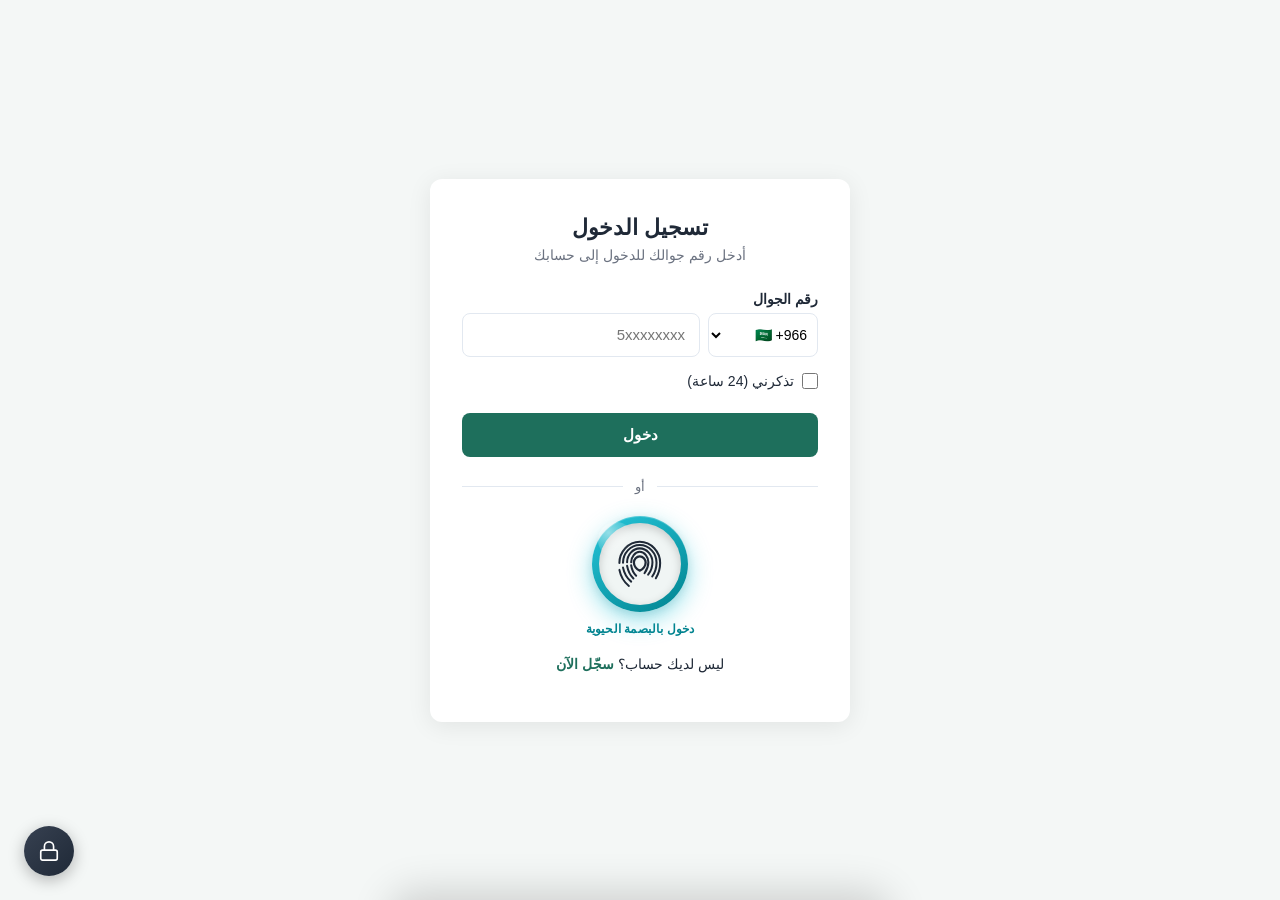
==== commit 5860487b: "Modify phone input types and add biometric features Updated phone input fields to use text input mod" ====
--- a/index.html
+++ b/index.html
@@ -57,7 +57,7 @@
       <label for="phone">رقم الجوال</label>
       <div class="phone-group">
         <select id="countryCode"></select>
-        <input type="tel" id="phone" placeholder="5xxxxxxxx" required>
+        <input type="text" inputmode="numeric" id="phone" placeholder="5xxxxxxxx" required>
       </div>
 
       <div class="remember-row">
@@ -80,6 +80,10 @@
         </div>
       </button>
       <span class="fp-label">دخول بالبصمة الحيوية</span>
+      <div class="fp-saved" id="fpSaved" style="display:none;">
+        <span class="fp-saved-name" id="fpSavedName"></span>
+        <button type="button" class="fp-saved-clear" onclick="clearBiometricSave()" title="إزالة الحساب المحفوظ">×</button>
+      </div>
     </div>
 
     <div class="message" id="loginMsg"></div>
@@ -109,7 +113,7 @@
       <label for="regPhone">رقم الجوال</label>
       <div class="phone-group">
         <select id="regCountryCode"></select>
-        <input type="tel" id="regPhone" placeholder="5xxxxxxxx" required>
+        <input type="text" inputmode="numeric" id="regPhone" placeholder="5xxxxxxxx" required>
       </div>
       <div class="hint">سيتم استخدام هذا الرقم لتسجيل الدخول لاحقاً</div>
 
@@ -194,20 +198,6 @@
           دخول بالرمز
         </button>
 
-        <div class="divider"><span>أو</span></div>
-
-        <!-- زر بصمة المدير (داكن) -->
-        <div class="fp-wrap">
-          <button class="fp-btn fp-btn--admin" id="adminFpBtn" type="button">
-            <div class="fp-ring">
-              <div class="fp-inner">
-                <svg class="fp-icon" viewBox="0 0 100 105"><use href="#fp"/></svg>
-              </div>
-            </div>
-          </button>
-          <span class="fp-label" style="color:#64748b;">دخول المدير بالبصمة</span>
-        </div>
-
         <div class="message" id="adminLoginMsg"></div>
       </div>
 
@@ -283,6 +273,7 @@
 // ──────────────────────────────────────────────
 buildCountrySelect(document.getElementById('countryCode'));
 buildCountrySelect(document.getElementById('regCountryCode'));
+refreshFpSaved();
 
 // استعادة الجلسة
 (function restoreSession() {
@@ -322,27 +313,65 @@
 });
 
 // ──────────────────────────────────────────────
+// حساب البصمة المحفوظ
+// ──────────────────────────────────────────────
+function refreshFpSaved() {
+  const name  = localStorage.getItem('bName');
+  const saved = document.getElementById('fpSaved');
+  if (name) {
+    document.getElementById('fpSavedName').textContent = name;
+    saved.style.display = 'flex';
+  } else {
+    saved.style.display = 'none';
+  }
+}
+
+function clearBiometricSave() {
+  localStorage.removeItem('bPhone');
+  localStorage.removeItem('bName');
+  refreshFpSaved();
+}
+
+// ──────────────────────────────────────────────
 // تسجيل دخول بالبصمة (عضو)
 // ──────────────────────────────────────────────
 document.getElementById('biometricBtn').addEventListener('click', async () => {
   const localPhone = document.getElementById('phone').value.trim();
-  if (!localPhone) { showMsg('loginMsg', 'أدخل رقم جوالك أولاً', 'error'); return; }
-
-  const phone = combinePhone(document.getElementById('countryCode').value, localPhone);
+  let phone;
+
+  if (localPhone) {
+    // إذا أدخل الرقم يدوياً نستخدمه
+    phone = combinePhone(document.getElementById('countryCode').value, localPhone);
+  } else {
+    // نبحث عن رقم محفوظ من تفعيل البصمة السابق
+    const stored = localStorage.getItem('bPhone');
+    if (!stored) {
+      showMsg('loginMsg', 'سجّل دخولك أولاً ثم فعّل البصمة من صفحة الترحيب', 'error');
+      return;
+    }
+    phone = stored;
+  }
+
   clearMsg('loginMsg');
-
   const btn = document.getElementById('biometricBtn');
   btn.classList.add('scanning');
 
   const r = await loginWithBiometric(phone);
-
   btn.classList.remove('scanning');
 
   if (r.success) {
     saveSession(r.user, document.getElementById('rememberMe').checked);
     showWelcome(r.user);
   } else {
-    showMsg('loginMsg', r.message, 'error');
+    let errMsg = r.message || 'فشل تسجيل الدخول بالبصمة';
+    if (errMsg.includes('not supported') || errMsg.includes('لا يدعم')) {
+      errMsg = 'هذا الجهاز لا يدعم البصمة الحيوية';
+    } else if (errMsg.includes('cancelled') || errMsg.includes('إلغاء') || errMsg.includes('إلغ')) {
+      errMsg = 'تم إلغاء العملية';
+    } else if (errMsg.includes('مفعّلة') || errMsg.includes('بصمة مفعّل')) {
+      errMsg = 'لا توجد بصمة مسجّلة لهذا الجهاز — سجّل دخولك برقم الجوال أولاً ثم فعّل البصمة';
+    }
+    showMsg('loginMsg', errMsg, 'error');
   }
 });
 
@@ -401,6 +430,13 @@
   const r = await registerBiometric(window.__user.id);
   btn.classList.remove('scanning');
   showMsg('enrollMsg', r.message, r.success ? 'success' : 'error');
+
+  // احفظ الرقم والاسم لاستخدامهما عند الضغط على البصمة مباشرةً
+  if (r.success && window.__user) {
+    localStorage.setItem('bPhone', window.__user.phone);
+    localStorage.setItem('bName',  window.__user.name);
+    refreshFpSaved();
+  }
 });
 
 // تسجيل الخروج
@@ -535,10 +571,6 @@
   else alert(r.message);
 }
 
-// بصمة المدير (مستقبلي)
-document.getElementById('adminFpBtn').addEventListener('click', () => {
-  showMsg('adminLoginMsg', 'بصمة المدير — ميزة قيد التطوير', 'error');
-});
 </script>
 </body>
 </html>
